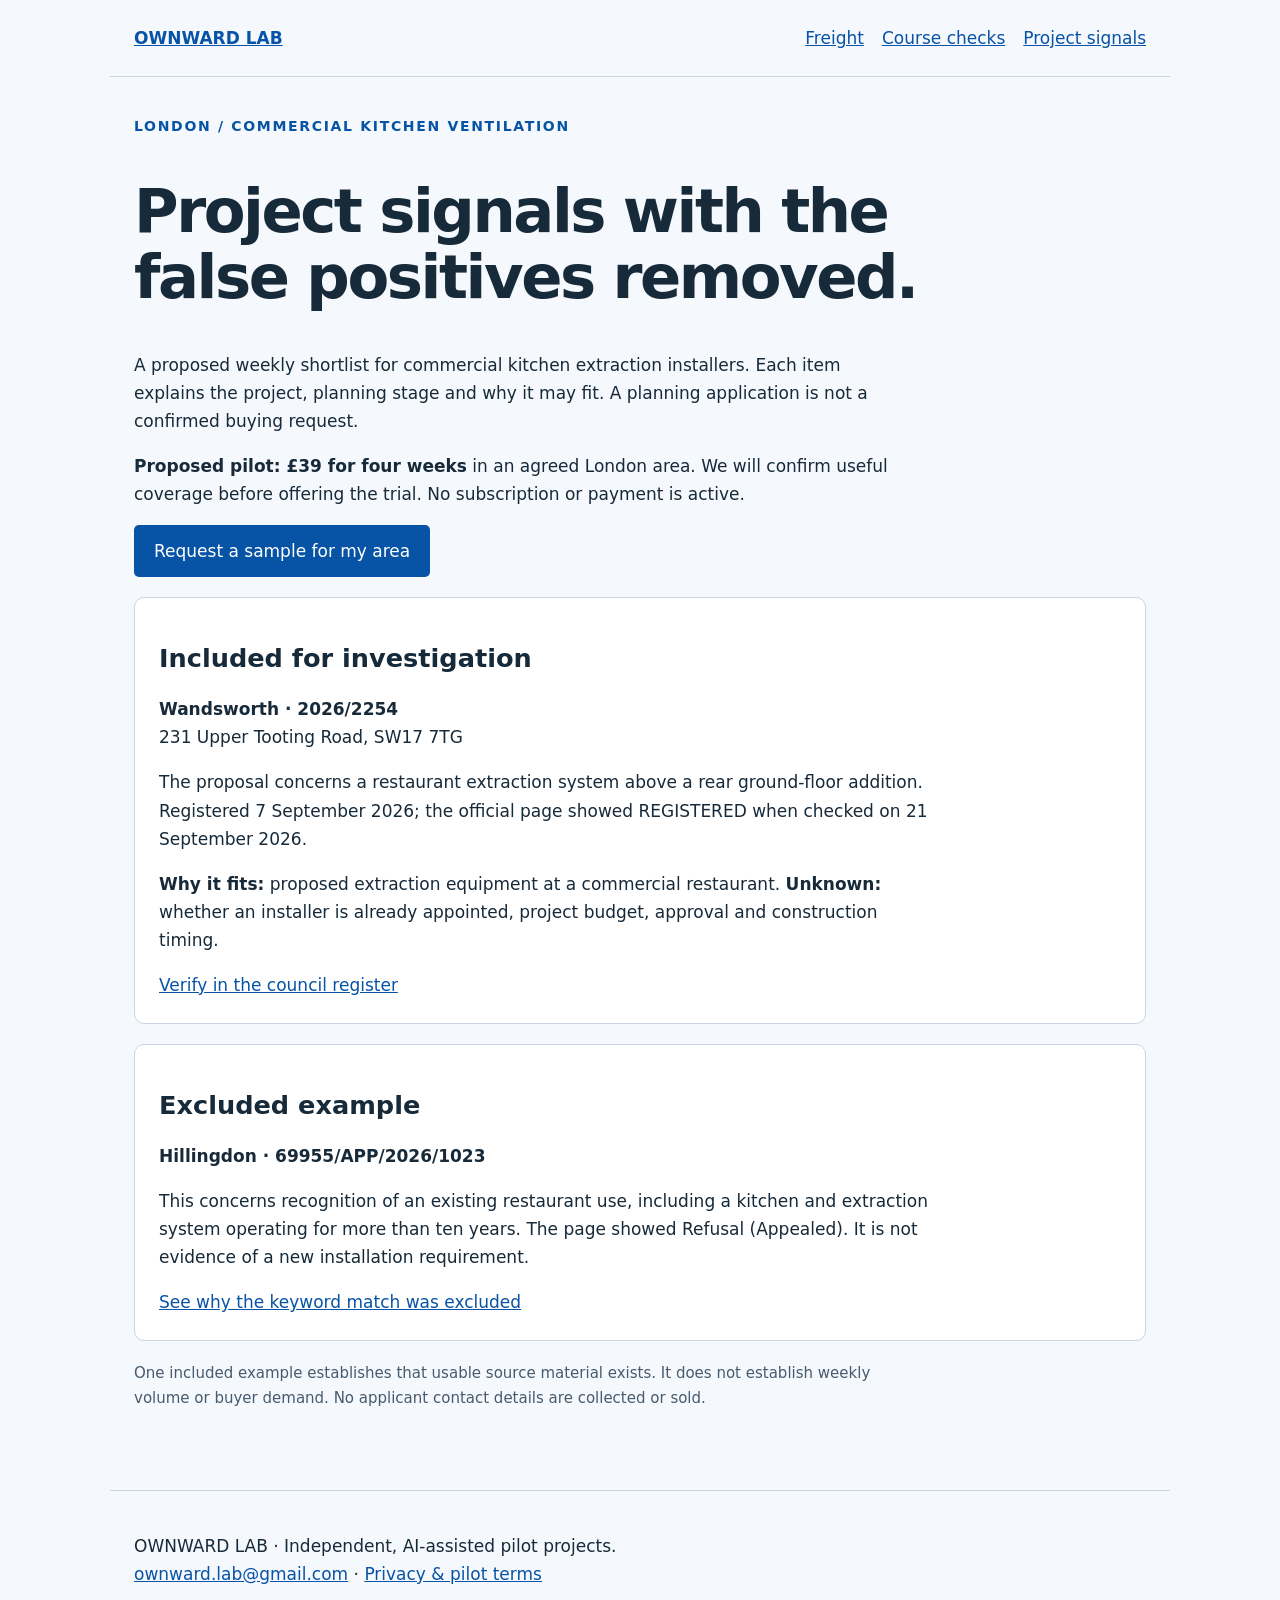
==== project-signals.html @ 075e1790 "Publish privacy-safe OWNWARD samples" ====
<!doctype html><html lang="en"><head><meta charset="utf-8"><meta name="viewport" content="width=device-width,initial-scale=1"><title>Commercial extraction project signals | OWNWARD LAB</title><meta name="description" content="Small, focused workflow experiments from OWNWARD LAB."><link rel="stylesheet" href="style.css"></head><body><header><a href="index.html"><strong>OWNWARD LAB</strong></a><nav><a href="freight.html">Freight</a><a href="course-check.html">Course checks</a><a href="project-signals.html">Project signals</a></nav></header><main><p class="eyebrow">LONDON / COMMERCIAL KITCHEN VENTILATION</p><h1>Project signals with the false positives removed.</h1><p>A proposed weekly shortlist for commercial kitchen extraction installers. Each item explains the project, planning stage and why it may fit. A planning application is not a confirmed buying request.</p><p><strong>Proposed pilot: £39 for four weeks</strong> in an agreed London area. We will confirm useful coverage before offering the trial. No subscription or payment is active.</p><a class="button" href="mailto:ownward.lab@gmail.com?subject=Extraction%20signals%20%E2%80%94%20%C2%A339%20pilot%20interest&amp;body=Company%20website%3A%20__%0ALondon%20boroughs%20served%3A%20__%0AWe%20install%20__%0AWould%20consider%20%C2%A339%20for%20a%20four-week%20pilot%3A%20yes/no%0AA%20useful%20project%20signal%20for%20us%20must%20include%20__">Request a sample for my area</a><section class="card"><h2>Included for investigation</h2><p><strong>Wandsworth · 2026/2254</strong><br>231 Upper Tooting Road, SW17 7TG</p><p>The proposal concerns a restaurant extraction system above a rear ground-floor addition. Registered 7 September 2026; the official page showed REGISTERED when checked on 21 September 2026.</p><p><strong>Why it fits:</strong> proposed extraction equipment at a commercial restaurant. <strong>Unknown:</strong> whether an installer is already appointed, project budget, approval and construction timing.</p><a href="https://planning.wandsworth.gov.uk/Northgate/PlanningExplorer/Generic/StdDetails.aspx?DAURI=PLANNING&amp;FT=Planning+Application+Details&amp;PARAM0=1248974&amp;PT=Planning+Applications+On-Line&amp;PUBLIC=Y&amp;TYPE=PL/PlanningPK.xml&amp;XMLSIDE=&amp;XSLT=/Northgate/PlanningExplorer/SiteFiles/Skins/Wandsworth/xslt/PL/PLDetails.xslt">Verify in the council register</a></section><section class="card"><h2>Excluded example</h2><p><strong>Hillingdon · 69955/APP/2026/1023</strong></p><p>This concerns recognition of an existing restaurant use, including a kitchen and extraction system operating for more than ten years. The page showed Refusal (Appealed). It is not evidence of a new installation requirement.</p><a href="https://planning.hillingdon.gov.uk/OcellaWeb/planningDetails?from=planningSearch&amp;reference=69955/APP/2026/1023">See why the keyword match was excluded</a></section><p class="note">One included example establishes that usable source material exists. It does not establish weekly volume or buyer demand. No applicant contact details are collected or sold.</p></main><footer><p>OWNWARD LAB · Independent, AI-assisted pilot projects.<br><a href="mailto:ownward.lab@gmail.com">ownward.lab@gmail.com</a> · <a href="privacy.html">Privacy & pilot terms</a></p></footer></body></html>
---- style.css ----
*{box-sizing:border-box}body{margin:0;color:#172a3a;background:#f5f8fc;font:17px/1.65 system-ui,sans-serif}header,main,footer{max-width:1060px;margin:auto;padding:24px}header{display:flex;justify-content:space-between;gap:20px;border-bottom:1px solid #cbd5e1}a{color:#0753a6}nav{display:flex;gap:18px;flex-wrap:wrap}h1{font-size:clamp(2rem,5vw,3.8rem);line-height:1.08;max-width:850px;letter-spacing:-.04em}h2{font-size:1.6rem;line-height:1.2}p{max-width:780px}.eyebrow{font-weight:700;letter-spacing:.12em;font-size:14px;color:#0753a6}.grid{display:grid;grid-template-columns:repeat(auto-fit,minmax(260px,1fr));gap:20px}.card{background:white;border:1px solid #cbd5e1;border-radius:10px;padding:24px;margin:20px 0}button,.button{display:inline-block;padding:12px 20px;background:#0753a6;color:white;border:0;border-radius:5px;font:inherit;cursor:pointer;text-decoration:none}button.secondary{background:#dce9fa;color:#163859}label{display:block;font-weight:600;margin:15px 0 5px}input{font:inherit;max-width:100%}textarea{width:100%;height:180px;font:14px/1.4 monospace;padding:12px;border:1px solid #889bac;border-radius:4px}pre{white-space:pre-wrap;overflow-wrap:anywhere;font-size:14px;background:#edf2f9;padding:20px}.scroll{overflow:auto}table{border-collapse:collapse;width:100%;font-size:15px}th,td{text-align:left;padding:12px;border-bottom:1px solid #d6dfeb;vertical-align:top}.note{color:#475b6e;font-size:15px}footer{border-top:1px solid #cbd5e1;margin-top:40px}a:focus-visible,button:focus-visible{outline:3px solid #e5a100;outline-offset:3px}@media(max-width:600px){header{display:block}nav{margin-top:12px}main{padding:18px}}
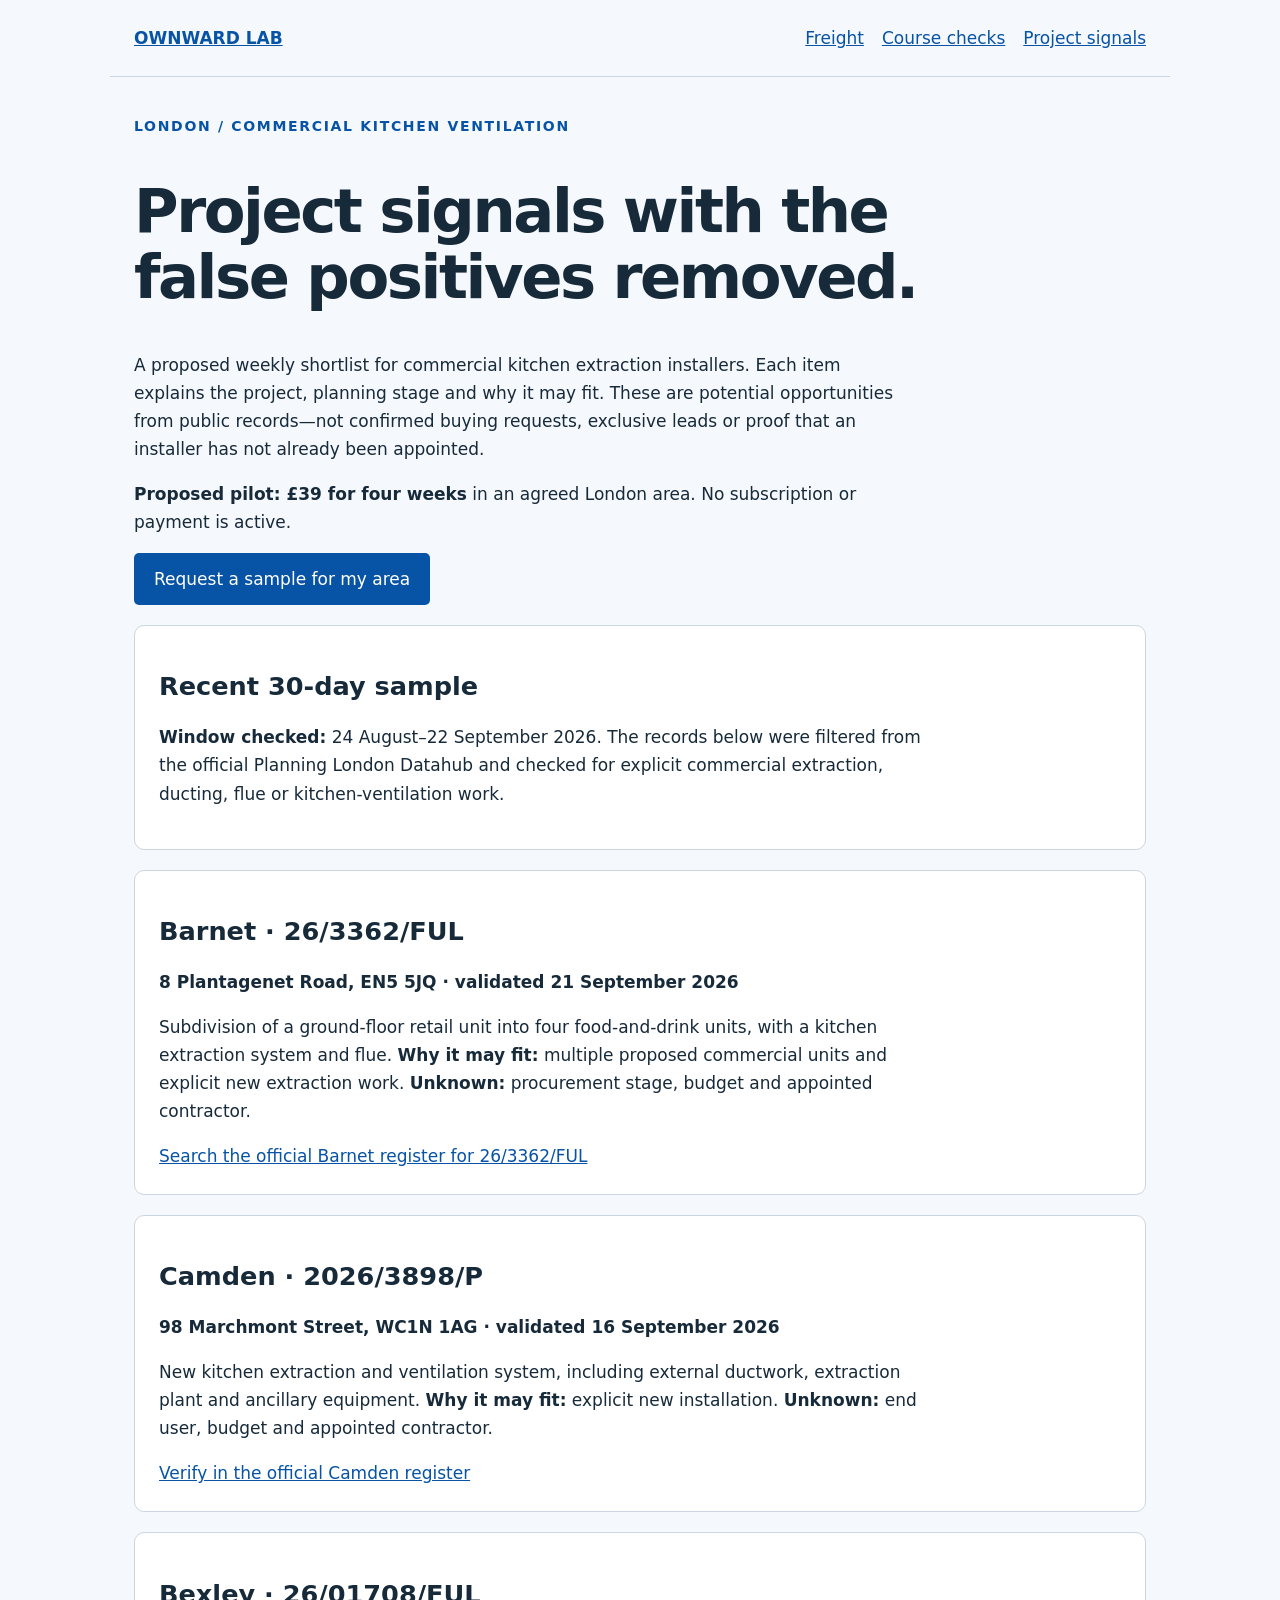
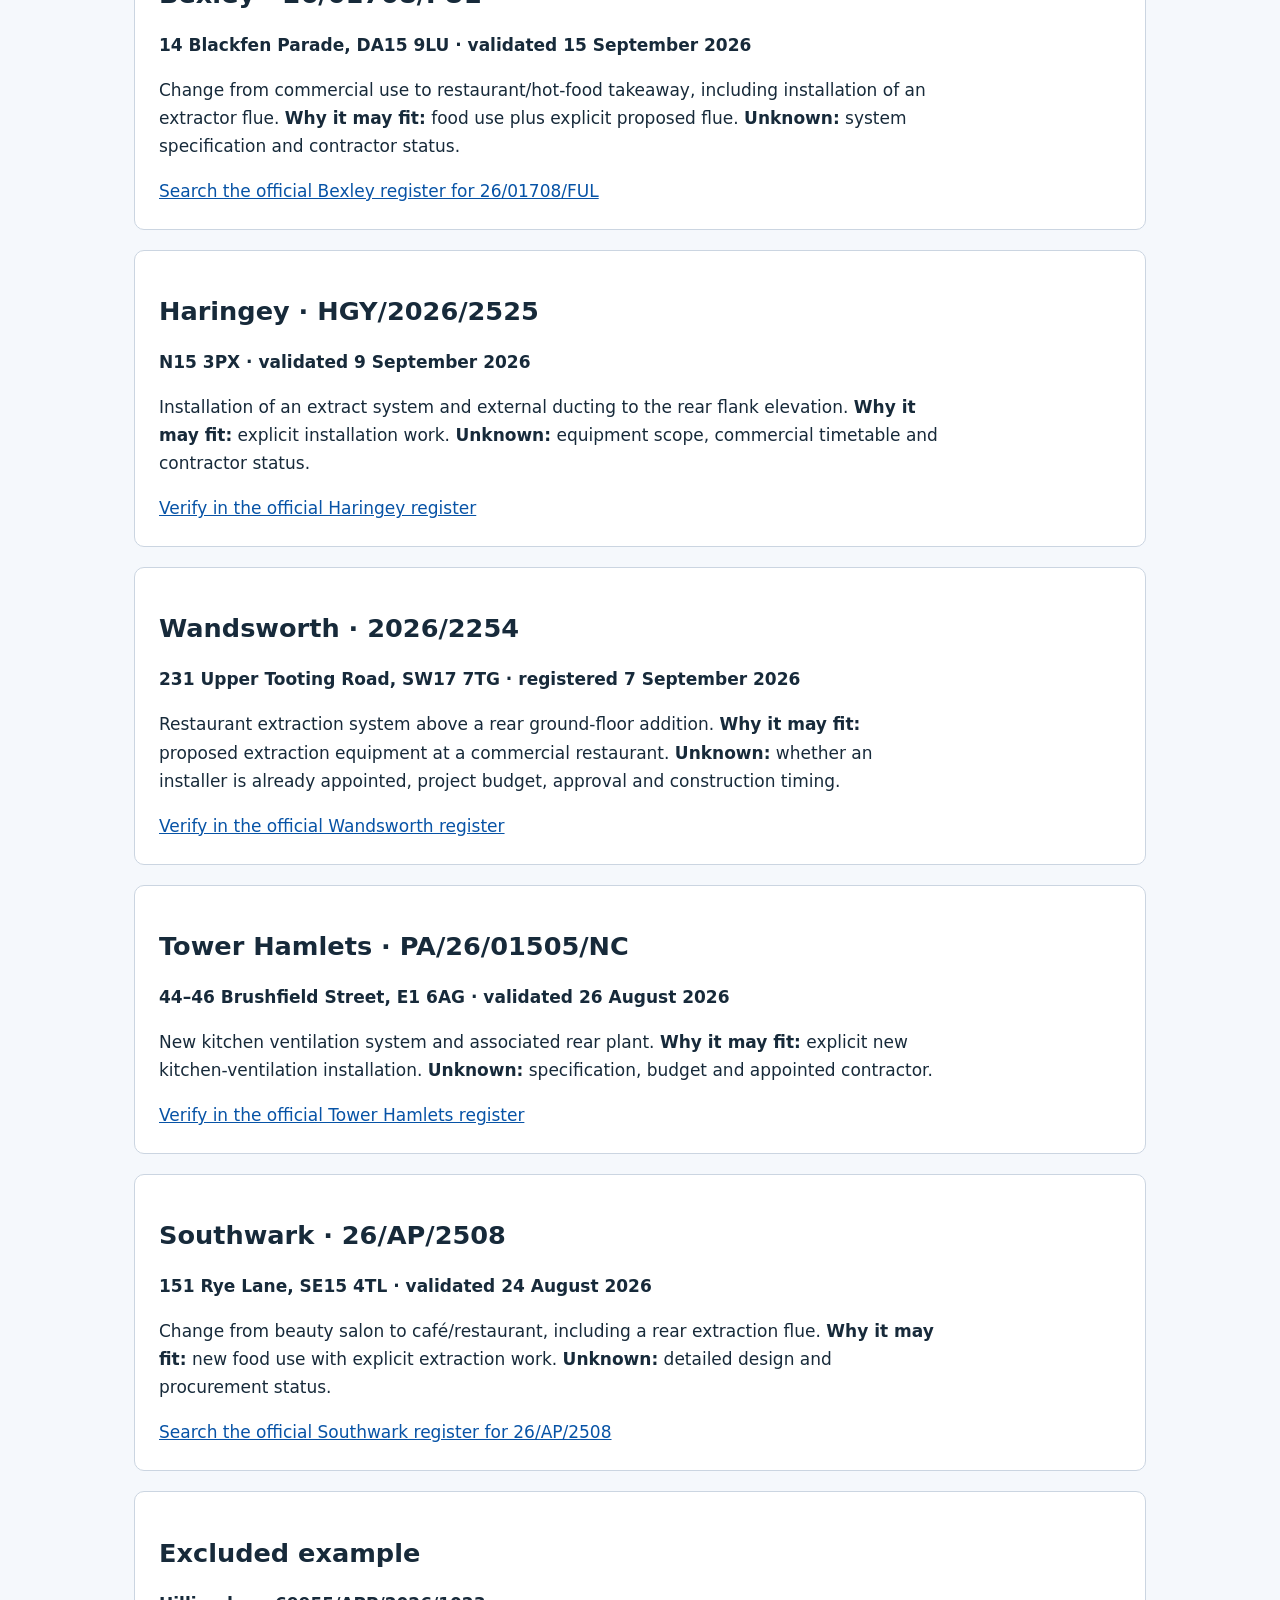
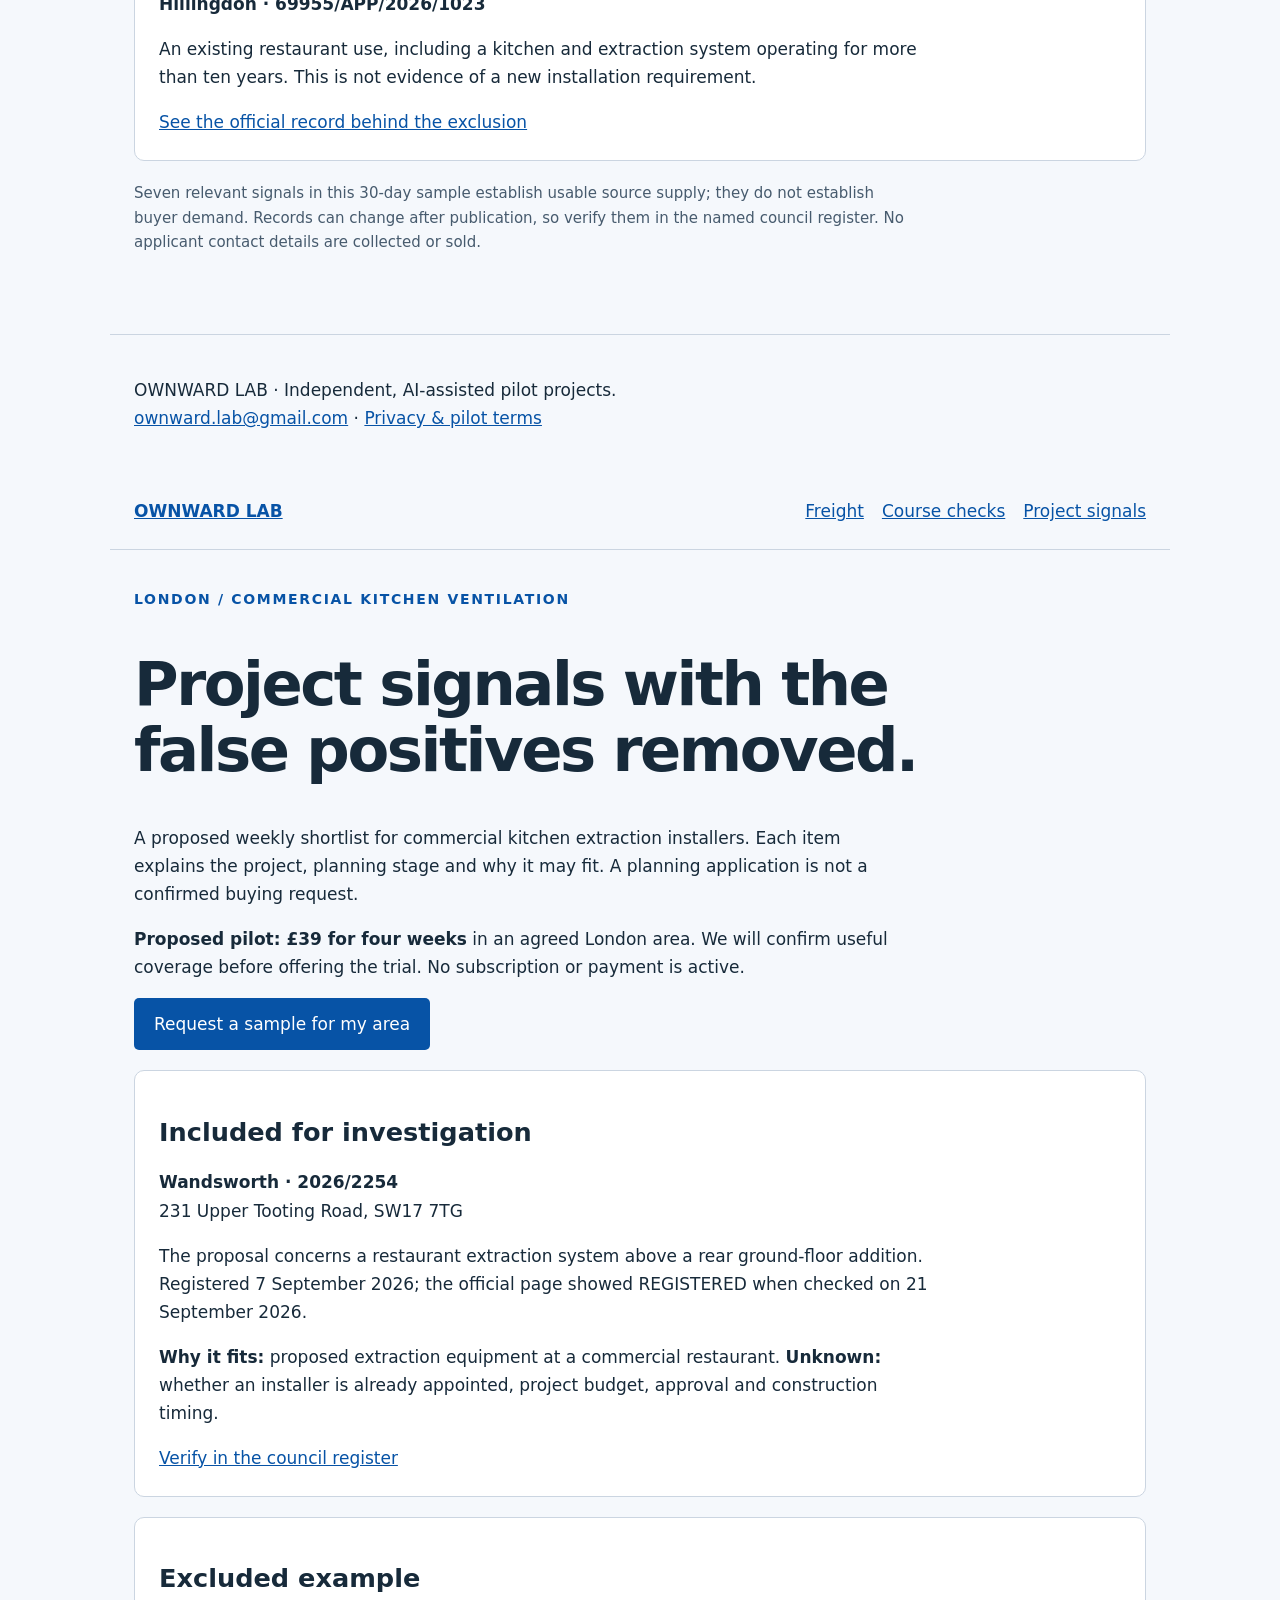
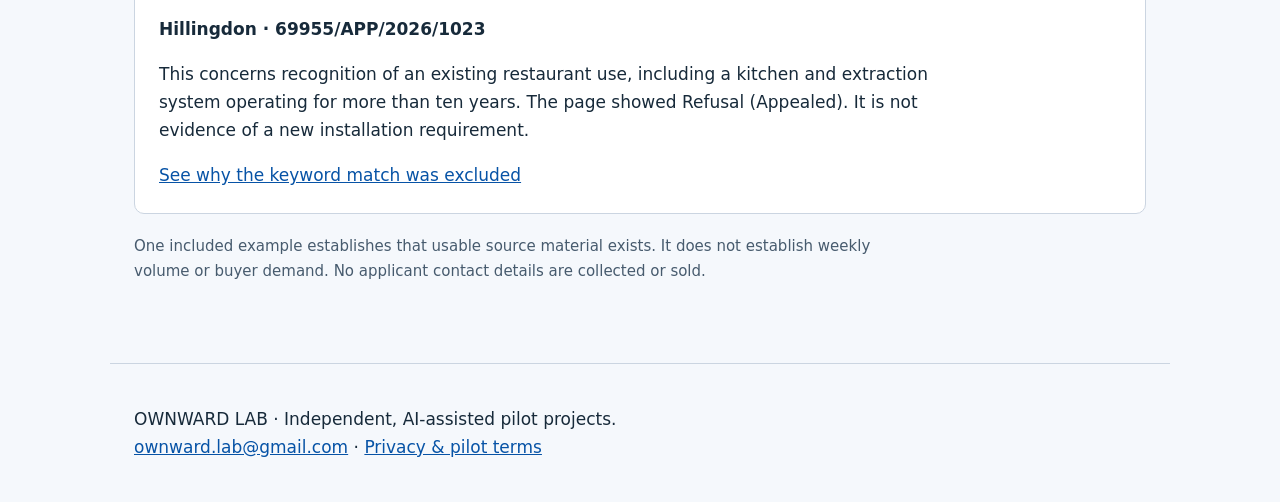
==== commit b0b034fa: "Publish verified 30-day extraction sample" ====
--- a/project-signals.html
+++ b/project-signals.html
@@ -1 +1,2 @@
-<!doctype html><html lang="en"><head><meta charset="utf-8"><meta name="viewport" content="width=device-width,initial-scale=1"><title>Commercial extraction project signals | OWNWARD LAB</title><meta name="description" content="Small, focused workflow experiments from OWNWARD LAB."><link rel="stylesheet" href="style.css"></head><body><header><a href="index.html"><strong>OWNWARD LAB</strong></a><nav><a href="freight.html">Freight</a><a href="course-check.html">Course checks</a><a href="project-signals.html">Project signals</a></nav></header><main><p class="eyebrow">LONDON / COMMERCIAL KITCHEN VENTILATION</p><h1>Project signals with the false positives removed.</h1><p>A proposed weekly shortlist for commercial kitchen extraction installers. Each item explains the project, planning stage and why it may fit. A planning application is not a confirmed buying request.</p><p><strong>Proposed pilot: £39 for four weeks</strong> in an agreed London area. We will confirm useful coverage before offering the trial. No subscription or payment is active.</p><a class="button" href="mailto:ownward.lab@gmail.com?subject=Extraction%20signals%20%E2%80%94%20%C2%A339%20pilot%20interest&amp;body=Company%20website%3A%20__%0ALondon%20boroughs%20served%3A%20__%0AWe%20install%20__%0AWould%20consider%20%C2%A339%20for%20a%20four-week%20pilot%3A%20yes/no%0AA%20useful%20project%20signal%20for%20us%20must%20include%20__">Request a sample for my area</a><section class="card"><h2>Included for investigation</h2><p><strong>Wandsworth · 2026/2254</strong><br>231 Upper Tooting Road, SW17 7TG</p><p>The proposal concerns a restaurant extraction system above a rear ground-floor addition. Registered 7 September 2026; the official page showed REGISTERED when checked on 21 September 2026.</p><p><strong>Why it fits:</strong> proposed extraction equipment at a commercial restaurant. <strong>Unknown:</strong> whether an installer is already appointed, project budget, approval and construction timing.</p><a href="https://planning.wandsworth.gov.uk/Northgate/PlanningExplorer/Generic/StdDetails.aspx?DAURI=PLANNING&amp;FT=Planning+Application+Details&amp;PARAM0=1248974&amp;PT=Planning+Applications+On-Line&amp;PUBLIC=Y&amp;TYPE=PL/PlanningPK.xml&amp;XMLSIDE=&amp;XSLT=/Northgate/PlanningExplorer/SiteFiles/Skins/Wandsworth/xslt/PL/PLDetails.xslt">Verify in the council register</a></section><section class="card"><h2>Excluded example</h2><p><strong>Hillingdon · 69955/APP/2026/1023</strong></p><p>This concerns recognition of an existing restaurant use, including a kitchen and extraction system operating for more than ten years. The page showed Refusal (Appealed). It is not evidence of a new installation requirement.</p><a href="https://planning.hillingdon.gov.uk/OcellaWeb/planningDetails?from=planningSearch&amp;reference=69955/APP/2026/1023">See why the keyword match was excluded</a></section><p class="note">One included example establishes that usable source material exists. It does not establish weekly volume or buyer demand. No applicant contact details are collected or sold.</p></main><footer><p>OWNWARD LAB · Independent, AI-assisted pilot projects.<br><a href="mailto:ownward.lab@gmail.com">ownward.lab@gmail.com</a> · <a href="privacy.html">Privacy & pilot terms</a></p></footer></body></html>+<!doctype html><html lang="en"><head><meta charset="utf-8"><meta name="viewport" content="width=device-width,initial-scale=1"><title>Commercial extraction project signals | OWNWARD LAB</title><meta name="description" content="A verified sample of recent London commercial kitchen extraction project signals from official planning records."><link rel="stylesheet" href="style.css"></head><body><header><a href="index.html"><strong>OWNWARD LAB</strong></a><nav><a href="freight.html">Freight</a><a href="course-check.html">Course checks</a><a href="project-signals.html">Project signals</a></nav></header><main><p class="eyebrow">LONDON / COMMERCIAL KITCHEN VENTILATION</p><h1>Project signals with the false positives removed.</h1><p>A proposed weekly shortlist for commercial kitchen extraction installers. Each item explains the project, planning stage and why it may fit. These are potential opportunities from public records—not confirmed buying requests, exclusive leads or proof that an installer has not already been appointed.</p><p><strong>Proposed pilot: £39 for four weeks</strong> in an agreed London area. No subscription or payment is active.</p><a id="sample-request" class="button" href="mailto:ownward.lab@gmail.com?subject=Extraction%20signals%20%E2%80%94%20%C2%A339%20pilot%20interest&amp;body=Company%20website%3A%20__%0ALondon%20boroughs%20served%3A%20__%0AWe%20install%20__%0AWould%20consider%20%C2%A339%20for%20a%20four-week%20pilot%3A%20yes/no%0AA%20useful%20project%20signal%20for%20us%20must%20include%20__">Request a sample for my area</a><section class="card"><h2>Recent 30-day sample</h2><p><strong>Window checked:</strong> 24 August–22 September 2026. The records below were filtered from the official Planning London Datahub and checked for explicit commercial extraction, ducting, flue or kitchen-ventilation work.</p></section><section class="card"><h2>Barnet · 26/3362/FUL</h2><p><strong>8 Plantagenet Road, EN5 5JQ · validated 21 September 2026</strong></p><p>Subdivision of a ground-floor retail unit into four food-and-drink units, with a kitchen extraction system and flue. <strong>Why it may fit:</strong> multiple proposed commercial units and explicit new extraction work. <strong>Unknown:</strong> procurement stage, budget and appointed contractor.</p><a href="https://www.barnet.gov.uk/planning-and-building-control/planning-applications-and-permissions/view-or-comment-planning-application">Search the official Barnet register for 26/3362/FUL</a></section><section class="card"><h2>Camden · 2026/3898/P</h2><p><strong>98 Marchmont Street, WC1N 1AG · validated 16 September 2026</strong></p><p>New kitchen extraction and ventilation system, including external ductwork, extraction plant and ancillary equipment. <strong>Why it may fit:</strong> explicit new installation. <strong>Unknown:</strong> end user, budget and appointed contractor.</p><a href="https://planningrecords.camden.gov.uk/Northgate/PlanningExplorer/DisplayAppDetails.aspx?AppNo=2026/3898/P">Verify in the official Camden register</a></section><section class="card"><h2>Bexley · 26/01708/FUL</h2><p><strong>14 Blackfen Parade, DA15 9LU · validated 15 September 2026</strong></p><p>Change from commercial use to restaurant/hot-food takeaway, including installation of an extractor flue. <strong>Why it may fit:</strong> food use plus explicit proposed flue. <strong>Unknown:</strong> system specification and contractor status.</p><a href="https://www.bexley.gov.uk/services/planning-and-building-control/planning-applications-and-planning-policy/find-and-comment-planning-applications">Search the official Bexley register for 26/01708/FUL</a></section><section class="card"><h2>Haringey · HGY/2026/2525</h2><p><strong>N15 3PX · validated 9 September 2026</strong></p><p>Installation of an extract system and external ducting to the rear flank elevation. <strong>Why it may fit:</strong> explicit installation work. <strong>Unknown:</strong> equipment scope, commercial timetable and contractor status.</p><a href="https://publicregister.haringey.gov.uk/pr/s/detail/a0iP200000IpVc5">Verify in the official Haringey register</a></section><section class="card"><h2>Wandsworth · 2026/2254</h2><p><strong>231 Upper Tooting Road, SW17 7TG · registered 7 September 2026</strong></p><p>Restaurant extraction system above a rear ground-floor addition. <strong>Why it may fit:</strong> proposed extraction equipment at a commercial restaurant. <strong>Unknown:</strong> whether an installer is already appointed, project budget, approval and construction timing.</p><a href="https://planning.wandsworth.gov.uk/Northgate/PlanningExplorer/Generic/StdDetails.aspx?DAURI=PLANNING&amp;FT=Planning+Application+Details&amp;PARAM0=1248974&amp;PT=Planning+Applications+On-Line&amp;PUBLIC=Y&amp;TYPE=PL/PlanningPK.xml&amp;XMLSIDE=&amp;XSLT=/Northgate/PlanningExplorer/SiteFiles/Skins/Wandsworth/xslt/PL/PLDetails.xslt">Verify in the official Wandsworth register</a></section><section class="card"><h2>Tower Hamlets · PA/26/01505/NC</h2><p><strong>44–46 Brushfield Street, E1 6AG · validated 26 August 2026</strong></p><p>New kitchen ventilation system and associated rear plant. <strong>Why it may fit:</strong> explicit new kitchen-ventilation installation. <strong>Unknown:</strong> specification, budget and appointed contractor.</p><a href="https://development.towerhamlets.gov.uk/online-applications/applicationDetails.do?keyVal=DCAPR151420&amp;activeTab=summary">Verify in the official Tower Hamlets register</a></section><section class="card"><h2>Southwark · 26/AP/2508</h2><p><strong>151 Rye Lane, SE15 4TL · validated 24 August 2026</strong></p><p>Change from beauty salon to café/restaurant, including a rear extraction flue. <strong>Why it may fit:</strong> new food use with explicit extraction work. <strong>Unknown:</strong> detailed design and procurement status.</p><a href="https://www.southwark.gov.uk/planning-environment-and-building-control/planning/view-planning-register-and-comment-planning">Search the official Southwark register for 26/AP/2508</a></section><section class="card"><h2>Excluded example</h2><p><strong>Hillingdon · 69955/APP/2026/1023</strong></p><p>An existing restaurant use, including a kitchen and extraction system operating for more than ten years. This is not evidence of a new installation requirement.</p><a href="https://planning.hillingdon.gov.uk/OcellaWeb/planningDetails?from=planningSearch&amp;reference=69955/APP/2026/1023">See the official record behind the exclusion</a></section><p class="note">Seven relevant signals in this 30-day sample establish usable source supply; they do not establish buyer demand. Records can change after publication, so verify them in the named council register. No applicant contact details are collected or sold.</p></main><footer><p>OWNWARD LAB · Independent, AI-assisted pilot projects.<br><a href="mailto:ownward.lab@gmail.com">ownward.lab@gmail.com</a> · <a href="privacy.html">Privacy &amp; pilot terms</a></p></footer><script>(()=>{const a=new Set(['reddit','besa','ceda','community','directory','direct']);const s=new URLSearchParams(location.search).get('src');if(!a.has(s))return;const l=document.getElementById('sample-request');const u=new URL(l.href);u.searchParams.set('subject',`Extraction signals — £39 pilot interest [src:${s}]`);l.href=u.toString()})();</script></body></html>
+<!doctype html><html lang="en"><head><meta charset="utf-8"><meta name="viewport" content="width=device-width,initial-scale=1"><title>Commercial extraction project signals | OWNWARD LAB</title><meta name="description" content="Small, focused workflow experiments from OWNWARD LAB."><link rel="stylesheet" href="style.css"></head><body><header><a href="index.html"><strong>OWNWARD LAB</strong></a><nav><a href="freight.html">Freight</a><a href="course-check.html">Course checks</a><a href="project-signals.html">Project signals</a></nav></header><main><p class="eyebrow">LONDON / COMMERCIAL KITCHEN VENTILATION</p><h1>Project signals with the false positives removed.</h1><p>A proposed weekly shortlist for commercial kitchen extraction installers. Each item explains the project, planning stage and why it may fit. A planning application is not a confirmed buying request.</p><p><strong>Proposed pilot: £39 for four weeks</strong> in an agreed London area. We will confirm useful coverage before offering the trial. No subscription or payment is active.</p><a class="button" href="mailto:ownward.lab@gmail.com?subject=Extraction%20signals%20%E2%80%94%20%C2%A339%20pilot%20interest&amp;body=Company%20website%3A%20__%0ALondon%20boroughs%20served%3A%20__%0AWe%20install%20__%0AWould%20consider%20%C2%A339%20for%20a%20four-week%20pilot%3A%20yes/no%0AA%20useful%20project%20signal%20for%20us%20must%20include%20__">Request a sample for my area</a><section class="card"><h2>Included for investigation</h2><p><strong>Wandsworth · 2026/2254</strong><br>231 Upper Tooting Road, SW17 7TG</p><p>The proposal concerns a restaurant extraction system above a rear ground-floor addition. Registered 7 September 2026; the official page showed REGISTERED when checked on 21 September 2026.</p><p><strong>Why it fits:</strong> proposed extraction equipment at a commercial restaurant. <strong>Unknown:</strong> whether an installer is already appointed, project budget, approval and construction timing.</p><a href="https://planning.wandsworth.gov.uk/Northgate/PlanningExplorer/Generic/StdDetails.aspx?DAURI=PLANNING&amp;FT=Planning+Application+Details&amp;PARAM0=1248974&amp;PT=Planning+Applications+On-Line&amp;PUBLIC=Y&amp;TYPE=PL/PlanningPK.xml&amp;XMLSIDE=&amp;XSLT=/Northgate/PlanningExplorer/SiteFiles/Skins/Wandsworth/xslt/PL/PLDetails.xslt">Verify in the council register</a></section><section class="card"><h2>Excluded example</h2><p><strong>Hillingdon · 69955/APP/2026/1023</strong></p><p>This concerns recognition of an existing restaurant use, including a kitchen and extraction system operating for more than ten years. The page showed Refusal (Appealed). It is not evidence of a new installation requirement.</p><a href="https://planning.hillingdon.gov.uk/OcellaWeb/planningDetails?from=planningSearch&amp;reference=69955/APP/2026/1023">See why the keyword match was excluded</a></section><p class="note">One included example establishes that usable source material exists. It does not establish weekly volume or buyer demand. No applicant contact details are collected or sold.</p></main><footer><p>OWNWARD LAB · Independent, AI-assisted pilot projects.<br><a href="mailto:ownward.lab@gmail.com">ownward.lab@gmail.com</a> · <a href="privacy.html">Privacy & pilot terms</a></p></footer></body></html>
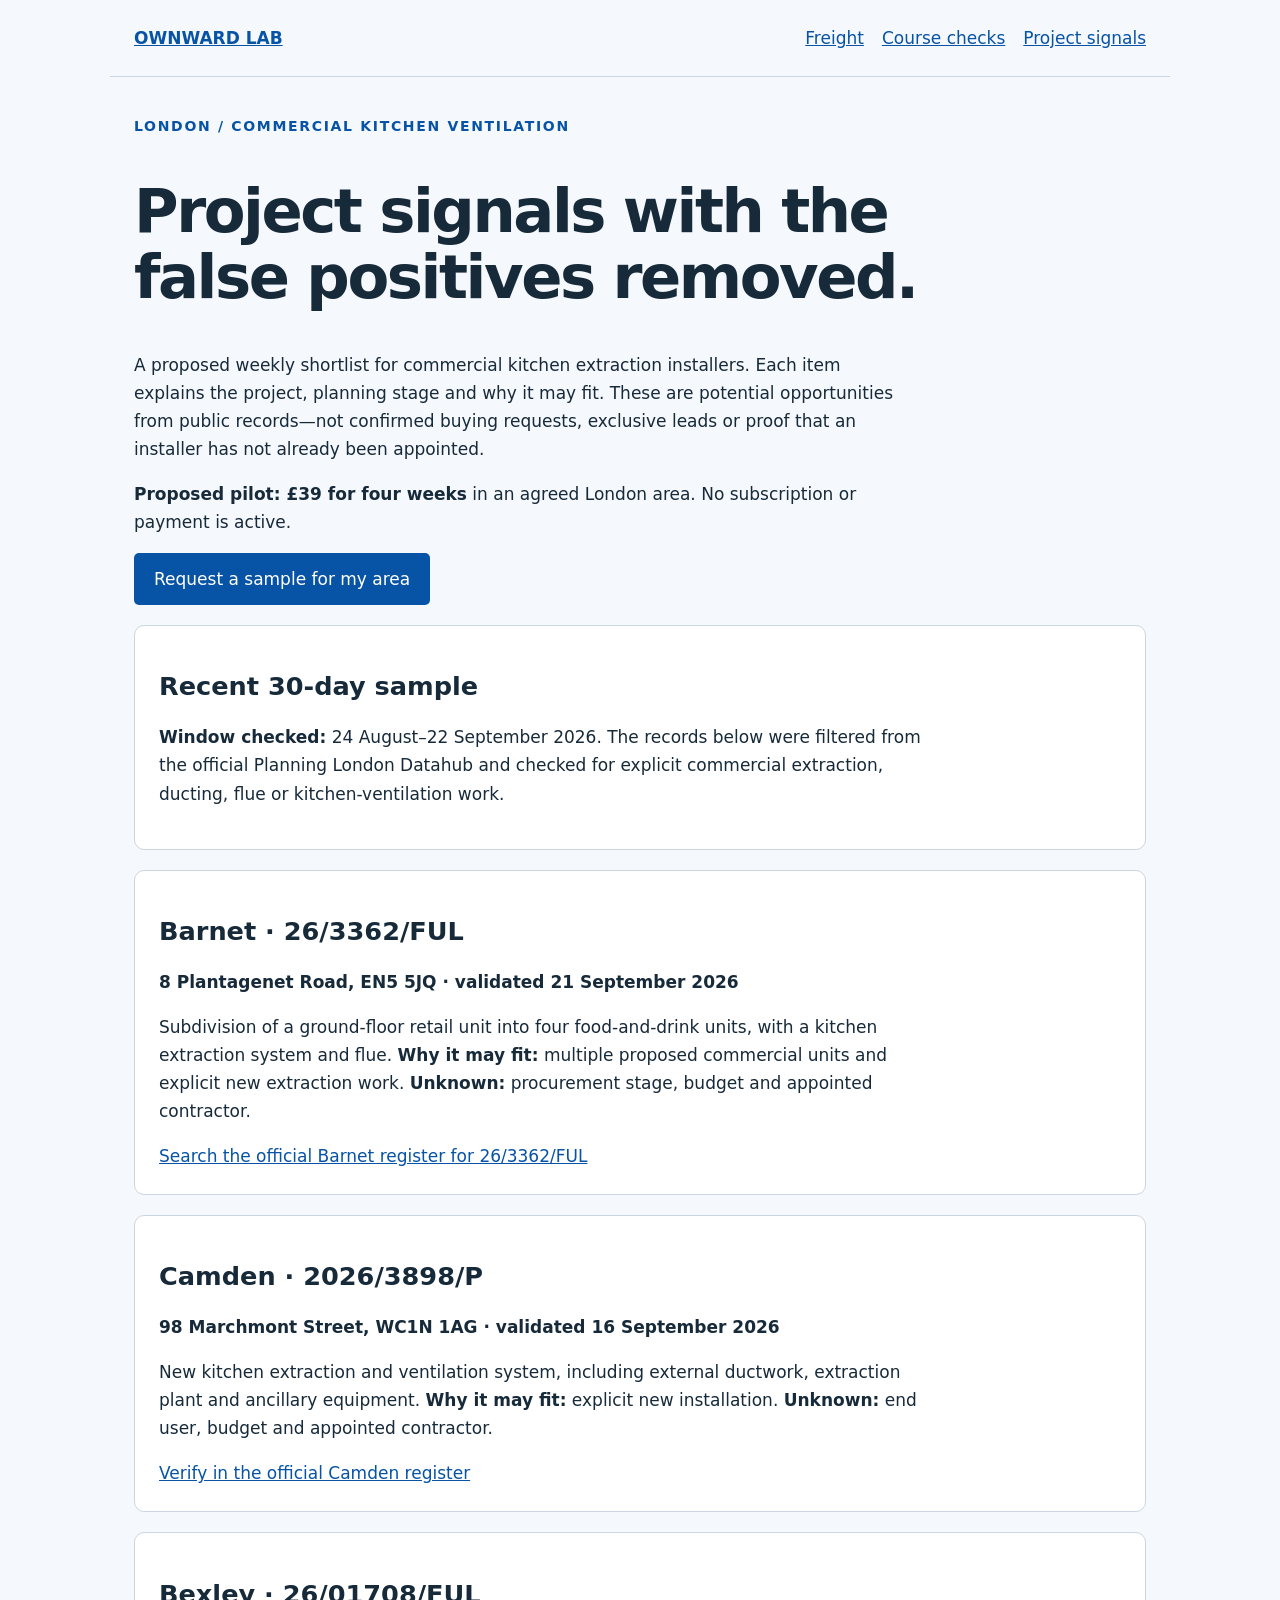
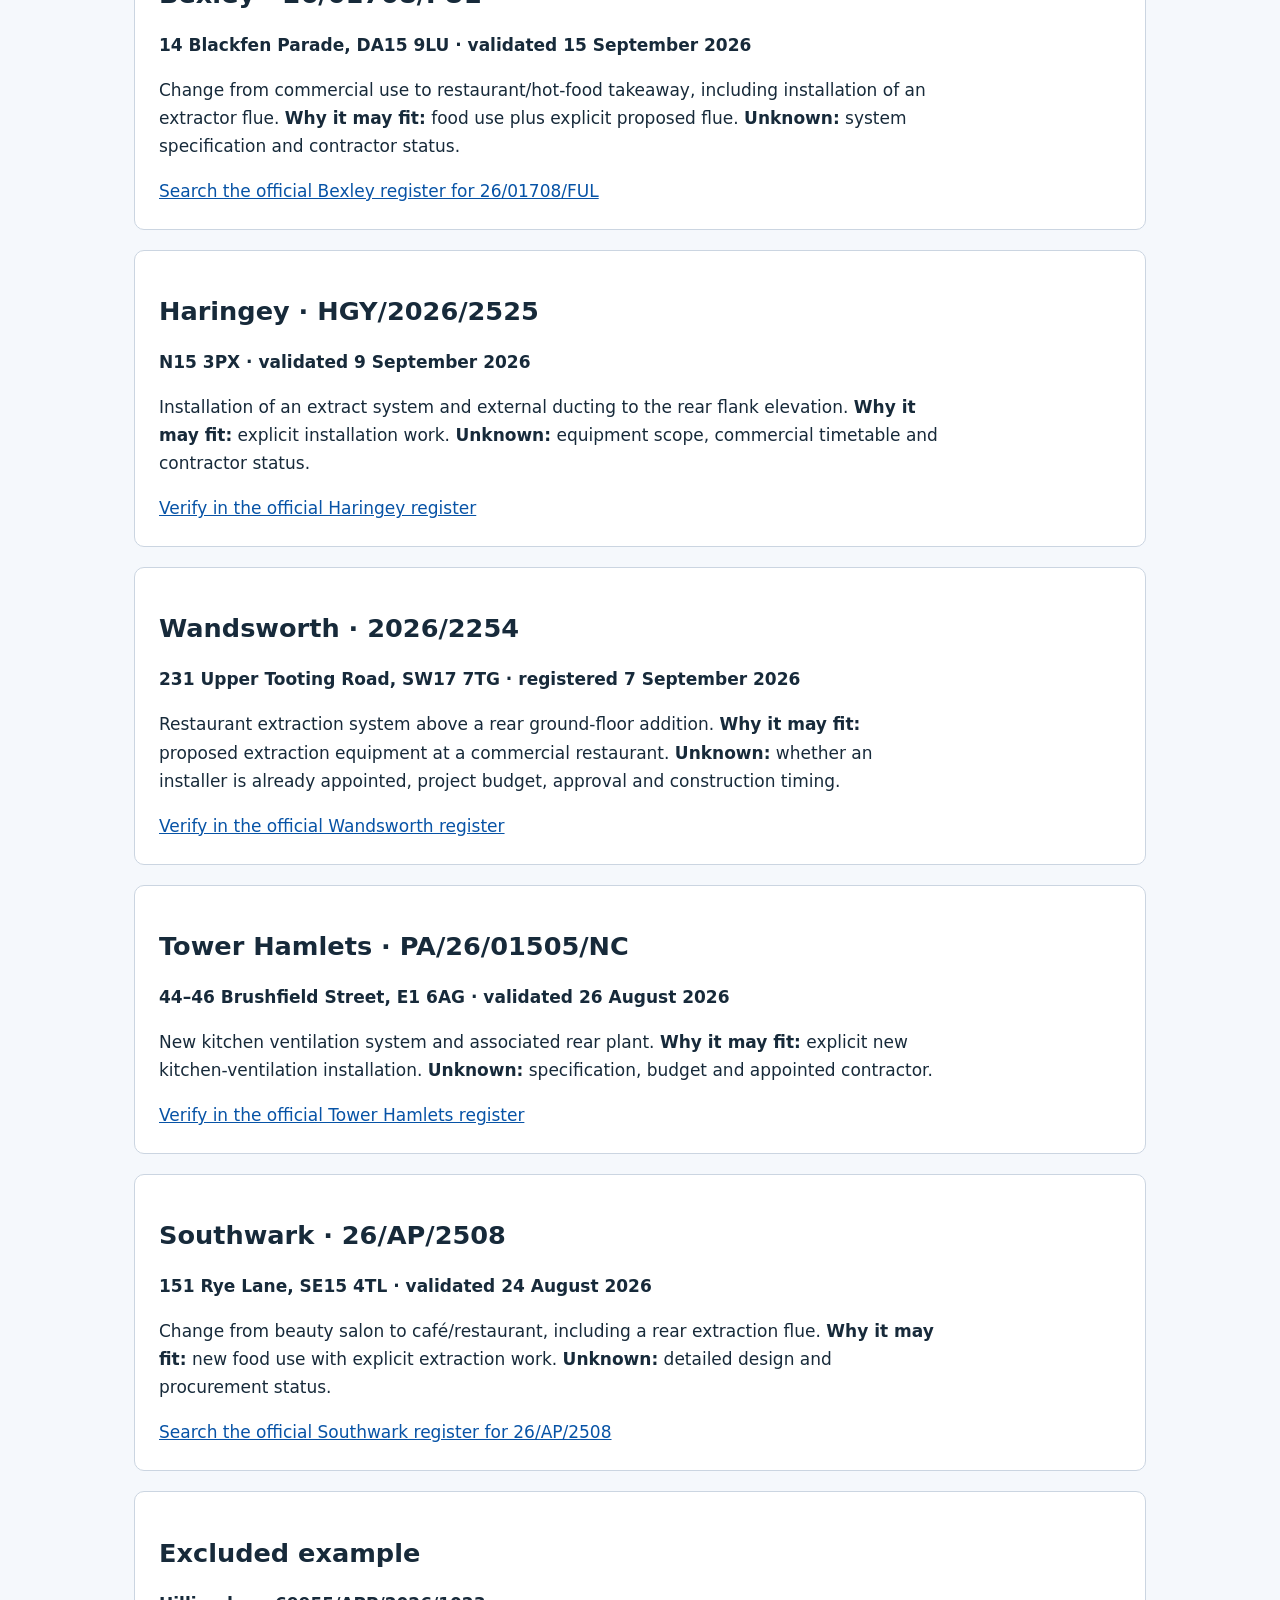
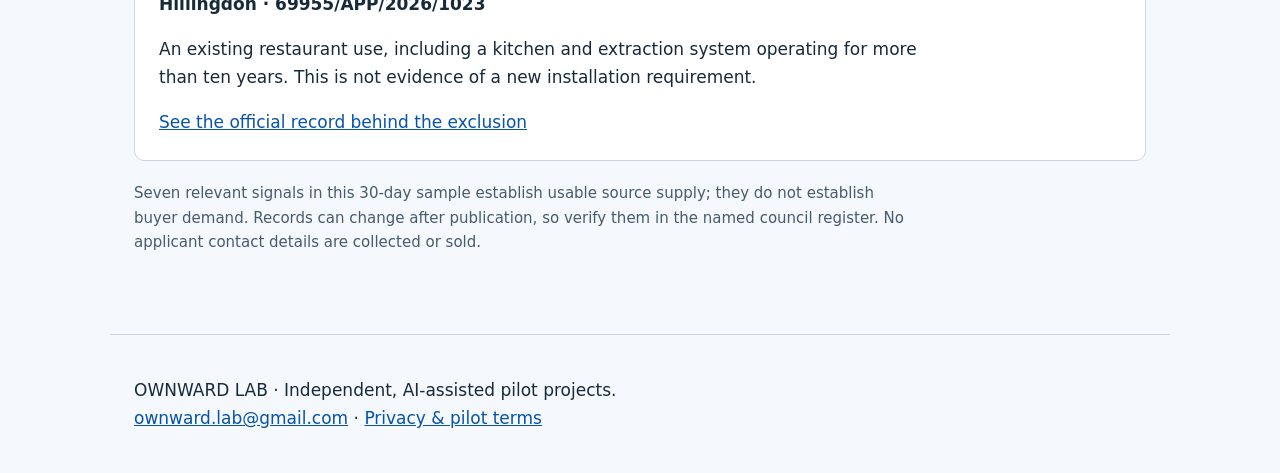
==== commit 62ea405e: "Remove duplicated obsolete HTML document" ====
--- a/project-signals.html
+++ b/project-signals.html
@@ -1,2 +1 @@
 <!doctype html><html lang="en"><head><meta charset="utf-8"><meta name="viewport" content="width=device-width,initial-scale=1"><title>Commercial extraction project signals | OWNWARD LAB</title><meta name="description" content="A verified sample of recent London commercial kitchen extraction project signals from official planning records."><link rel="stylesheet" href="style.css"></head><body><header><a href="index.html"><strong>OWNWARD LAB</strong></a><nav><a href="freight.html">Freight</a><a href="course-check.html">Course checks</a><a href="project-signals.html">Project signals</a></nav></header><main><p class="eyebrow">LONDON / COMMERCIAL KITCHEN VENTILATION</p><h1>Project signals with the false positives removed.</h1><p>A proposed weekly shortlist for commercial kitchen extraction installers. Each item explains the project, planning stage and why it may fit. These are potential opportunities from public records—not confirmed buying requests, exclusive leads or proof that an installer has not already been appointed.</p><p><strong>Proposed pilot: £39 for four weeks</strong> in an agreed London area. No subscription or payment is active.</p><a id="sample-request" class="button" href="mailto:ownward.lab@gmail.com?subject=Extraction%20signals%20%E2%80%94%20%C2%A339%20pilot%20interest&amp;body=Company%20website%3A%20__%0ALondon%20boroughs%20served%3A%20__%0AWe%20install%20__%0AWould%20consider%20%C2%A339%20for%20a%20four-week%20pilot%3A%20yes/no%0AA%20useful%20project%20signal%20for%20us%20must%20include%20__">Request a sample for my area</a><section class="card"><h2>Recent 30-day sample</h2><p><strong>Window checked:</strong> 24 August–22 September 2026. The records below were filtered from the official Planning London Datahub and checked for explicit commercial extraction, ducting, flue or kitchen-ventilation work.</p></section><section class="card"><h2>Barnet · 26/3362/FUL</h2><p><strong>8 Plantagenet Road, EN5 5JQ · validated 21 September 2026</strong></p><p>Subdivision of a ground-floor retail unit into four food-and-drink units, with a kitchen extraction system and flue. <strong>Why it may fit:</strong> multiple proposed commercial units and explicit new extraction work. <strong>Unknown:</strong> procurement stage, budget and appointed contractor.</p><a href="https://www.barnet.gov.uk/planning-and-building-control/planning-applications-and-permissions/view-or-comment-planning-application">Search the official Barnet register for 26/3362/FUL</a></section><section class="card"><h2>Camden · 2026/3898/P</h2><p><strong>98 Marchmont Street, WC1N 1AG · validated 16 September 2026</strong></p><p>New kitchen extraction and ventilation system, including external ductwork, extraction plant and ancillary equipment. <strong>Why it may fit:</strong> explicit new installation. <strong>Unknown:</strong> end user, budget and appointed contractor.</p><a href="https://planningrecords.camden.gov.uk/Northgate/PlanningExplorer/DisplayAppDetails.aspx?AppNo=2026/3898/P">Verify in the official Camden register</a></section><section class="card"><h2>Bexley · 26/01708/FUL</h2><p><strong>14 Blackfen Parade, DA15 9LU · validated 15 September 2026</strong></p><p>Change from commercial use to restaurant/hot-food takeaway, including installation of an extractor flue. <strong>Why it may fit:</strong> food use plus explicit proposed flue. <strong>Unknown:</strong> system specification and contractor status.</p><a href="https://www.bexley.gov.uk/services/planning-and-building-control/planning-applications-and-planning-policy/find-and-comment-planning-applications">Search the official Bexley register for 26/01708/FUL</a></section><section class="card"><h2>Haringey · HGY/2026/2525</h2><p><strong>N15 3PX · validated 9 September 2026</strong></p><p>Installation of an extract system and external ducting to the rear flank elevation. <strong>Why it may fit:</strong> explicit installation work. <strong>Unknown:</strong> equipment scope, commercial timetable and contractor status.</p><a href="https://publicregister.haringey.gov.uk/pr/s/detail/a0iP200000IpVc5">Verify in the official Haringey register</a></section><section class="card"><h2>Wandsworth · 2026/2254</h2><p><strong>231 Upper Tooting Road, SW17 7TG · registered 7 September 2026</strong></p><p>Restaurant extraction system above a rear ground-floor addition. <strong>Why it may fit:</strong> proposed extraction equipment at a commercial restaurant. <strong>Unknown:</strong> whether an installer is already appointed, project budget, approval and construction timing.</p><a href="https://planning.wandsworth.gov.uk/Northgate/PlanningExplorer/Generic/StdDetails.aspx?DAURI=PLANNING&amp;FT=Planning+Application+Details&amp;PARAM0=1248974&amp;PT=Planning+Applications+On-Line&amp;PUBLIC=Y&amp;TYPE=PL/PlanningPK.xml&amp;XMLSIDE=&amp;XSLT=/Northgate/PlanningExplorer/SiteFiles/Skins/Wandsworth/xslt/PL/PLDetails.xslt">Verify in the official Wandsworth register</a></section><section class="card"><h2>Tower Hamlets · PA/26/01505/NC</h2><p><strong>44–46 Brushfield Street, E1 6AG · validated 26 August 2026</strong></p><p>New kitchen ventilation system and associated rear plant. <strong>Why it may fit:</strong> explicit new kitchen-ventilation installation. <strong>Unknown:</strong> specification, budget and appointed contractor.</p><a href="https://development.towerhamlets.gov.uk/online-applications/applicationDetails.do?keyVal=DCAPR151420&amp;activeTab=summary">Verify in the official Tower Hamlets register</a></section><section class="card"><h2>Southwark · 26/AP/2508</h2><p><strong>151 Rye Lane, SE15 4TL · validated 24 August 2026</strong></p><p>Change from beauty salon to café/restaurant, including a rear extraction flue. <strong>Why it may fit:</strong> new food use with explicit extraction work. <strong>Unknown:</strong> detailed design and procurement status.</p><a href="https://www.southwark.gov.uk/planning-environment-and-building-control/planning/view-planning-register-and-comment-planning">Search the official Southwark register for 26/AP/2508</a></section><section class="card"><h2>Excluded example</h2><p><strong>Hillingdon · 69955/APP/2026/1023</strong></p><p>An existing restaurant use, including a kitchen and extraction system operating for more than ten years. This is not evidence of a new installation requirement.</p><a href="https://planning.hillingdon.gov.uk/OcellaWeb/planningDetails?from=planningSearch&amp;reference=69955/APP/2026/1023">See the official record behind the exclusion</a></section><p class="note">Seven relevant signals in this 30-day sample establish usable source supply; they do not establish buyer demand. Records can change after publication, so verify them in the named council register. No applicant contact details are collected or sold.</p></main><footer><p>OWNWARD LAB · Independent, AI-assisted pilot projects.<br><a href="mailto:ownward.lab@gmail.com">ownward.lab@gmail.com</a> · <a href="privacy.html">Privacy &amp; pilot terms</a></p></footer><script>(()=>{const a=new Set(['reddit','besa','ceda','community','directory','direct']);const s=new URLSearchParams(location.search).get('src');if(!a.has(s))return;const l=document.getElementById('sample-request');const u=new URL(l.href);u.searchParams.set('subject',`Extraction signals — £39 pilot interest [src:${s}]`);l.href=u.toString()})();</script></body></html>
-<!doctype html><html lang="en"><head><meta charset="utf-8"><meta name="viewport" content="width=device-width,initial-scale=1"><title>Commercial extraction project signals | OWNWARD LAB</title><meta name="description" content="Small, focused workflow experiments from OWNWARD LAB."><link rel="stylesheet" href="style.css"></head><body><header><a href="index.html"><strong>OWNWARD LAB</strong></a><nav><a href="freight.html">Freight</a><a href="course-check.html">Course checks</a><a href="project-signals.html">Project signals</a></nav></header><main><p class="eyebrow">LONDON / COMMERCIAL KITCHEN VENTILATION</p><h1>Project signals with the false positives removed.</h1><p>A proposed weekly shortlist for commercial kitchen extraction installers. Each item explains the project, planning stage and why it may fit. A planning application is not a confirmed buying request.</p><p><strong>Proposed pilot: £39 for four weeks</strong> in an agreed London area. We will confirm useful coverage before offering the trial. No subscription or payment is active.</p><a class="button" href="mailto:ownward.lab@gmail.com?subject=Extraction%20signals%20%E2%80%94%20%C2%A339%20pilot%20interest&amp;body=Company%20website%3A%20__%0ALondon%20boroughs%20served%3A%20__%0AWe%20install%20__%0AWould%20consider%20%C2%A339%20for%20a%20four-week%20pilot%3A%20yes/no%0AA%20useful%20project%20signal%20for%20us%20must%20include%20__">Request a sample for my area</a><section class="card"><h2>Included for investigation</h2><p><strong>Wandsworth · 2026/2254</strong><br>231 Upper Tooting Road, SW17 7TG</p><p>The proposal concerns a restaurant extraction system above a rear ground-floor addition. Registered 7 September 2026; the official page showed REGISTERED when checked on 21 September 2026.</p><p><strong>Why it fits:</strong> proposed extraction equipment at a commercial restaurant. <strong>Unknown:</strong> whether an installer is already appointed, project budget, approval and construction timing.</p><a href="https://planning.wandsworth.gov.uk/Northgate/PlanningExplorer/Generic/StdDetails.aspx?DAURI=PLANNING&amp;FT=Planning+Application+Details&amp;PARAM0=1248974&amp;PT=Planning+Applications+On-Line&amp;PUBLIC=Y&amp;TYPE=PL/PlanningPK.xml&amp;XMLSIDE=&amp;XSLT=/Northgate/PlanningExplorer/SiteFiles/Skins/Wandsworth/xslt/PL/PLDetails.xslt">Verify in the council register</a></section><section class="card"><h2>Excluded example</h2><p><strong>Hillingdon · 69955/APP/2026/1023</strong></p><p>This concerns recognition of an existing restaurant use, including a kitchen and extraction system operating for more than ten years. The page showed Refusal (Appealed). It is not evidence of a new installation requirement.</p><a href="https://planning.hillingdon.gov.uk/OcellaWeb/planningDetails?from=planningSearch&amp;reference=69955/APP/2026/1023">See why the keyword match was excluded</a></section><p class="note">One included example establishes that usable source material exists. It does not establish weekly volume or buyer demand. No applicant contact details are collected or sold.</p></main><footer><p>OWNWARD LAB · Independent, AI-assisted pilot projects.<br><a href="mailto:ownward.lab@gmail.com">ownward.lab@gmail.com</a> · <a href="privacy.html">Privacy & pilot terms</a></p></footer></body></html>
